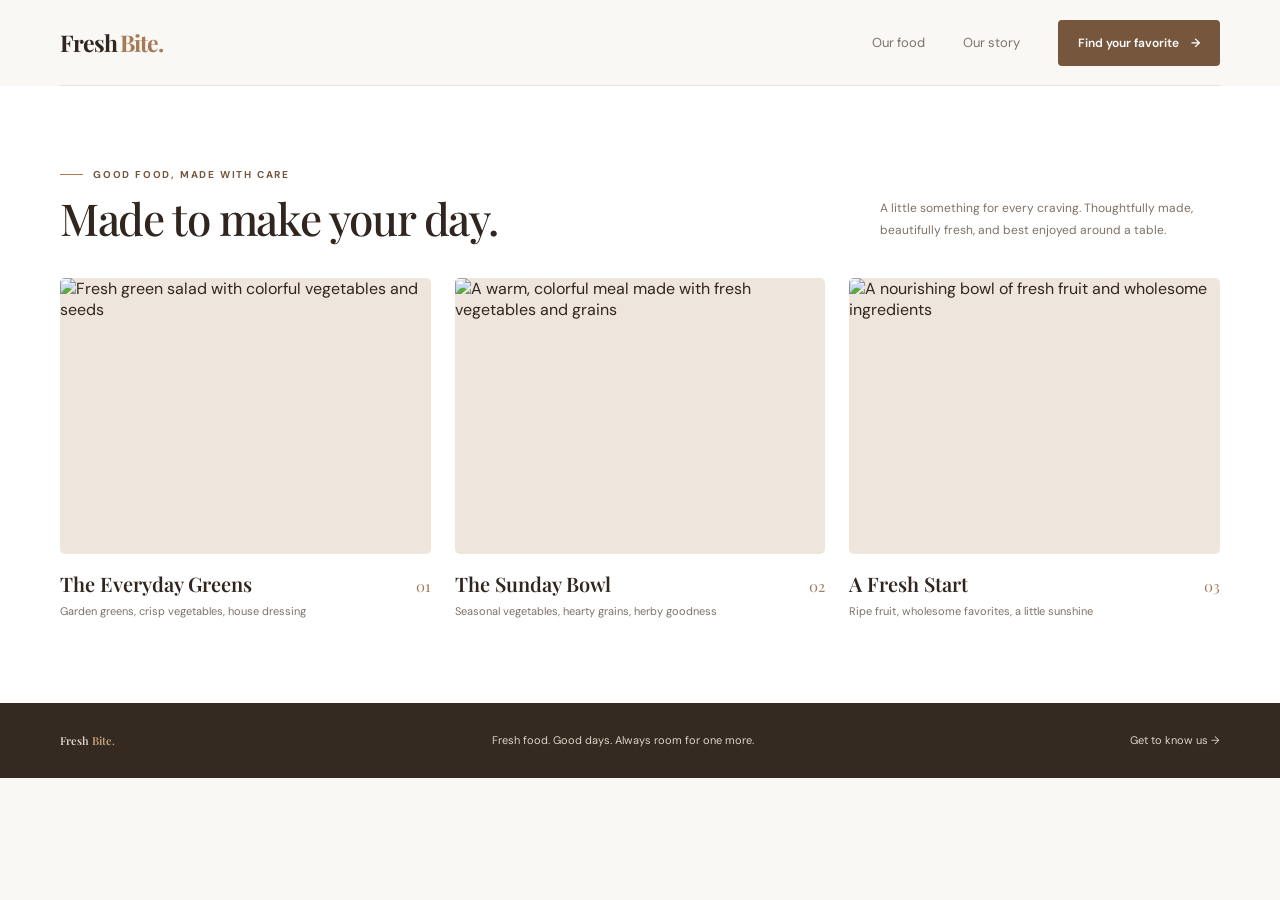
==== menu.html @ db3756a4 "first commit" ====
<!DOCTYPE html>
<html lang="en">
<head>
    <meta charset="UTF-8">
    <meta name="viewport" content="width=device-width, initial-scale=1.0">
    <meta name="theme-color" content="#faf8f4">
    <meta name="description" content="Explore Fresh Bite's feel-good food, made with fresh ingredients and care.">
    <title>Our Food — Fresh Bite</title>
    <link rel="preconnect" href="https://fonts.googleapis.com">
    <link rel="preconnect" href="https://fonts.gstatic.com" crossorigin>
    <link href="https://fonts.googleapis.com/css2?family=DM+Sans:wght@400;500;600;700&family=Playfair+Display:wght@500;600;700&display=swap" rel="stylesheet">
    <link rel="stylesheet" href="style.css">
    <script src="script.js" defer></script>
</head>
<body>
    <header class="site-header">
        <nav class="navigation shell" aria-label="Main navigation">
            <a class="brand" href="index.html" aria-label="Fresh Bite home">Fresh <span>Bite.</span></a>
            <div class="nav-links">
                <a href="menu.html" aria-current="page">Our food</a>
                <a href="story.html">Our story</a>
                <a class="nav-cta" href="menu.html">Find your favorite <span aria-hidden="true">→</span></a>
            </div>
        </nav>
    </header>

    <main>
        <section class="menu-section section" aria-labelledby="menu-title">
            <div class="shell">
                <div class="section-heading">
                    <div>
                        <p class="eyebrow">Good food, made with care</p>
                        <h1 id="menu-title">Made to make your day.</h1>
                    </div>
                    <p class="section-intro">A little something for every craving. Thoughtfully made, beautifully fresh, and best enjoyed around a table.</p>
                </div>
                <div class="dish-grid">
                    <article class="dish-card">
                        <div class="dish-image-wrap">
                            <img class="dish-image" src="https://images.unsplash.com/photo-1512621776951-a57141f2eefd?auto=format&amp;fit=crop&amp;w=800&amp;q=85" alt="Fresh green salad with colorful vegetables and seeds">
                        </div>
                        <div class="dish-details">
                            <div>
                                <h3>The Everyday Greens</h3>
                                <p>Garden greens, crisp vegetables, house dressing</p>
                            </div>
                            <span class="dish-number" aria-hidden="true">01</span>
                        </div>
                    </article>
                    <article class="dish-card">
                        <div class="dish-image-wrap">
                            <img class="dish-image" src="https://images.unsplash.com/photo-1476224203421-9ac39bcb3327?auto=format&amp;fit=crop&amp;w=800&amp;q=85" alt="A warm, colorful meal made with fresh vegetables and grains" loading="lazy">
                        </div>
                        <div class="dish-details">
                            <div>
                                <h3>The Sunday Bowl</h3>
                                <p>Seasonal vegetables, hearty grains, herby goodness</p>
                            </div>
                            <span class="dish-number" aria-hidden="true">02</span>
                        </div>
                    </article>
                    <article class="dish-card">
                        <div class="dish-image-wrap">
                            <img class="dish-image" src="https://images.unsplash.com/photo-1490645935967-10de6ba17061?auto=format&amp;fit=crop&amp;w=800&amp;q=85" alt="A nourishing bowl of fresh fruit and wholesome ingredients" loading="lazy">
                        </div>
                        <div class="dish-details">
                            <div>
                                <h3>A Fresh Start</h3>
                                <p>Ripe fruit, wholesome favorites, a little sunshine</p>
                            </div>
                            <span class="dish-number" aria-hidden="true">03</span>
                        </div>
                    </article>
                </div>
            </div>
        </section>
    </main>

    <footer class="site-footer">
        <div class="footer-content shell">
            <a class="footer-brand" href="index.html" aria-label="Fresh Bite home">Fresh <span>Bite.</span></a>
            <p>Fresh food. Good days. Always room for one more.</p>
            <a href="story.html">Get to know us <span aria-hidden="true">→</span></a>
        </div>
    </footer>
</body>
</html>
---- style.css ----
:root {
    color-scheme: light;
    --paper: #faf8f4;
    --white: #fff;
    --ink: #30261f;
    --muted: #7e7167;
    --brown: #a47b59;
    --brown-dark: #76563d;
    --sand: #eee6dc;
    --line: #e9e2d9;
    --serif: "Playfair Display", Georgia, serif;
    --sans: "DM Sans", Arial, sans-serif;
}

*,
*::before,
*::after {
    box-sizing: border-box;
}

html {
    scroll-behavior: smooth;
}

body {
    margin: 0;
    background: var(--paper);
    color: var(--ink);
    font-family: var(--sans);
    -webkit-font-smoothing: antialiased;
}

a {
    color: inherit;
    text-decoration: none;
}

img {
    display: block;
    width: 100%;
}

.shell {
    width: min(1160px, calc(100% - 64px));
    margin-inline: auto;
}

.site-header {
    position: relative;
    z-index: 1;
    background: var(--paper);
}

.navigation {
    display: flex;
    min-height: 86px;
    align-items: center;
    justify-content: space-between;
    border-bottom: 1px solid var(--line);
}

.brand {
    font-family: var(--serif);
    font-size: 23px;
    font-weight: 700;
    letter-spacing: -1.1px;
}

.brand span {
    color: var(--brown);
}

.nav-links {
    display: flex;
    align-items: center;
    gap: 38px;
    color: var(--muted);
    font-size: 13px;
}

.nav-links a:not(.nav-cta):hover {
    color: var(--brown-dark);
}

.nav-cta,
.button {
    display: inline-flex;
    min-height: 46px;
    align-items: center;
    justify-content: center;
    gap: 12px;
    padding: 0 20px;
    border-radius: 4px;
    background: var(--brown-dark);
    color: var(--white);
    font-size: 12px;
    font-weight: 600;
    transition: background 160ms ease, transform 160ms ease;
}

.nav-cta:hover,
.button:hover {
    transform: translateY(-2px);
    background: #60452f;
}

.hero {
    display: grid;
    min-height: 550px;
    grid-template-columns: 0.88fr 1.12fr;
    align-items: center;
    gap: 56px;
    padding-block: 66px 74px;
}

.eyebrow {
    display: flex;
    align-items: center;
    gap: 10px;
    margin: 0 0 20px;
    color: var(--brown-dark);
    font-size: 10px;
    font-weight: 700;
    letter-spacing: 1.8px;
    text-transform: uppercase;
}

.eyebrow::before {
    width: 23px;
    height: 1px;
    background: var(--brown);
    content: "";
}

h1,
h2,
h3,
p {
    margin-top: 0;
}

.hero h1 {
    max-width: 470px;
    margin-bottom: 20px;
    font-family: var(--serif);
    font-size: clamp(48px, 6vw, 72px);
    font-weight: 500;
    letter-spacing: -2.8px;
    line-height: 1.08;
}

.hero h1 em {
    color: var(--brown);
    font-weight: 500;
}

.hero-copy {
    max-width: 400px;
    margin-bottom: 28px;
    color: var(--muted);
    font-size: 14px;
    line-height: 1.85;
}

.hero-actions {
    display: flex;
    flex-wrap: wrap;
    align-items: center;
    gap: 22px;
}

.text-link {
    display: inline-flex;
    align-items: center;
    gap: 8px;
    color: var(--brown-dark);
    font-size: 12px;
    font-weight: 600;
}

.text-link span,
.button span {
    font-size: 16px;
    transition: transform 160ms ease;
}

.text-link:hover span,
.button:hover span {
    transform: translateX(3px);
}

.hero-visual {
    position: relative;
    min-height: 405px;
    padding: 12px 14px 12px 28px;
}

.hero-image {
    height: 405px;
    border-radius: 48% 48% 5px 5px;
    object-fit: cover;
}

.image-note {
    position: absolute;
    right: -8px;
    bottom: 35px;
    display: flex;
    width: 145px;
    height: 145px;
    flex-direction: column;
    align-items: center;
    justify-content: center;
    border: 8px solid var(--paper);
    border-radius: 50%;
    background: var(--sand);
    color: var(--brown-dark);
    text-align: center;
}

.image-note span {
    font-size: 9px;
    font-weight: 600;
    letter-spacing: 1.1px;
    text-transform: uppercase;
}

.image-note strong {
    margin: 5px 0;
    font-family: var(--serif);
    font-size: 24px;
    font-weight: 600;
    line-height: 1.05;
}

.section {
    padding-block: 82px;
}

.menu-section {
    background: var(--white);
}

.section-heading {
    display: flex;
    align-items: end;
    justify-content: space-between;
    gap: 24px;
    margin-bottom: 34px;
}

.section-heading .eyebrow {
    margin-bottom: 12px;
}

.section-heading h1,
.section-heading h2,
.story h1,
.story h2 {
    margin-bottom: 0;
    font-family: var(--serif);
    font-size: clamp(34px, 4vw, 44px);
    font-weight: 500;
    letter-spacing: -1.4px;
    line-height: 1.15;
}

.section-intro {
    max-width: 340px;
    margin-bottom: 2px;
    color: var(--muted);
    font-size: 12px;
    line-height: 1.8;
}

.dish-grid {
    display: grid;
    grid-template-columns: repeat(3, minmax(0, 1fr));
    gap: 24px;
}

.dish-image-wrap {
    overflow: hidden;
    border-radius: 5px;
    background: var(--sand);
}

.dish-image {
    aspect-ratio: 1.34;
    object-fit: cover;
    transition: transform 250ms ease;
}

.dish-card:hover .dish-image {
    transform: scale(1.035);
}

.dish-details {
    display: flex;
    align-items: baseline;
    justify-content: space-between;
    gap: 12px;
    padding-top: 16px;
}

.dish-details h3 {
    margin-bottom: 6px;
    font-family: var(--serif);
    font-size: 20px;
    font-weight: 600;
}

.dish-details p {
    margin-bottom: 0;
    color: var(--muted);
    font-size: 11px;
    line-height: 1.6;
}

.dish-number {
    color: var(--brown);
    font-family: var(--serif);
    font-size: 15px;
}

.story {
    display: grid;
    grid-template-columns: 1fr 1fr;
    align-items: center;
    gap: 80px;
}

.story-image {
    height: 365px;
    border-radius: 5px;
    object-fit: scale-down;
}

.story-copy > p:not(.eyebrow) {
    max-width: 410px;
    margin: 18px 0 24px;
    color: var(--muted);
    font-size: 13px;
    line-height: 1.9;
}

.story .button {
    background: transparent;
    color: var(--brown-dark);
    outline: 1px solid var(--brown);
    outline-offset: -1px;
}

.story .button:hover {
    background: var(--sand);
}

.site-footer {
    background: #352a22;
    color: #fbf8f3;
}

.footer-content {
    display: flex;
    align-items: center;
    justify-content: space-between;
    gap: 24px;
    padding-block: 30px;
}

.footer-brand {
    font-family: var(--serif);
    font-size: 19px;
    font-weight: 600;
}

.footer-brand span {
    color: #c7a37f;
}

.footer-content p,
.footer-content a {
    margin-bottom: 0;
    color: #ded4ca;
    font-size: 11px;
}

.footer-content a:hover {
    color: var(--white);
}

:focus-visible {
    border-radius: 3px;
    outline: 2px solid var(--brown);
    outline-offset: 4px;
}

@media (max-width: 760px) {
    .shell {
        width: min(100% - 40px, 560px);
    }

    .navigation {
        min-height: 72px;
    }

    .nav-links {
        gap: 18px;
    }

    .nav-links > a:not(.nav-cta) {
        display: none;
    }

    .hero {
        min-height: auto;
        grid-template-columns: 1fr;
        gap: 28px;
        padding-block: 58px 48px;
    }

    .hero h1 {
        max-width: 500px;
        font-size: clamp(48px, 11vw, 66px);
    }

    .hero-visual {
        min-height: auto;
        padding: 0 12px 12px 0;
    }

    .hero-image {
        height: min(78vw, 390px);
    }

    .image-note {
        right: -5px;
        bottom: 15px;
        width: 122px;
        height: 122px;
        border-width: 6px;
    }

    .image-note strong {
        font-size: 21px;
    }

    .section {
        padding-block: 60px;
    }

    .section-heading {
        align-items: start;
        flex-direction: column;
        gap: 12px;
    }

    .dish-grid {
        grid-template-columns: 1fr;
        gap: 28px;
    }

    .dish-image {
        aspect-ratio: 1.55;
    }

    .story {
        grid-template-columns: 1fr;
        gap: 30px;
    }

    .story-image {
        height: min(72vw, 350px);
    }

    .footer-content {
        align-items: start;
        flex-direction: column;
        gap: 12px;
    }
}

@media (prefers-reduced-motion: reduce) {
    *,
    *::before,
    *::after {
        scroll-behavior: auto !important;
        transition-duration: 0.01ms !important;
    }
}
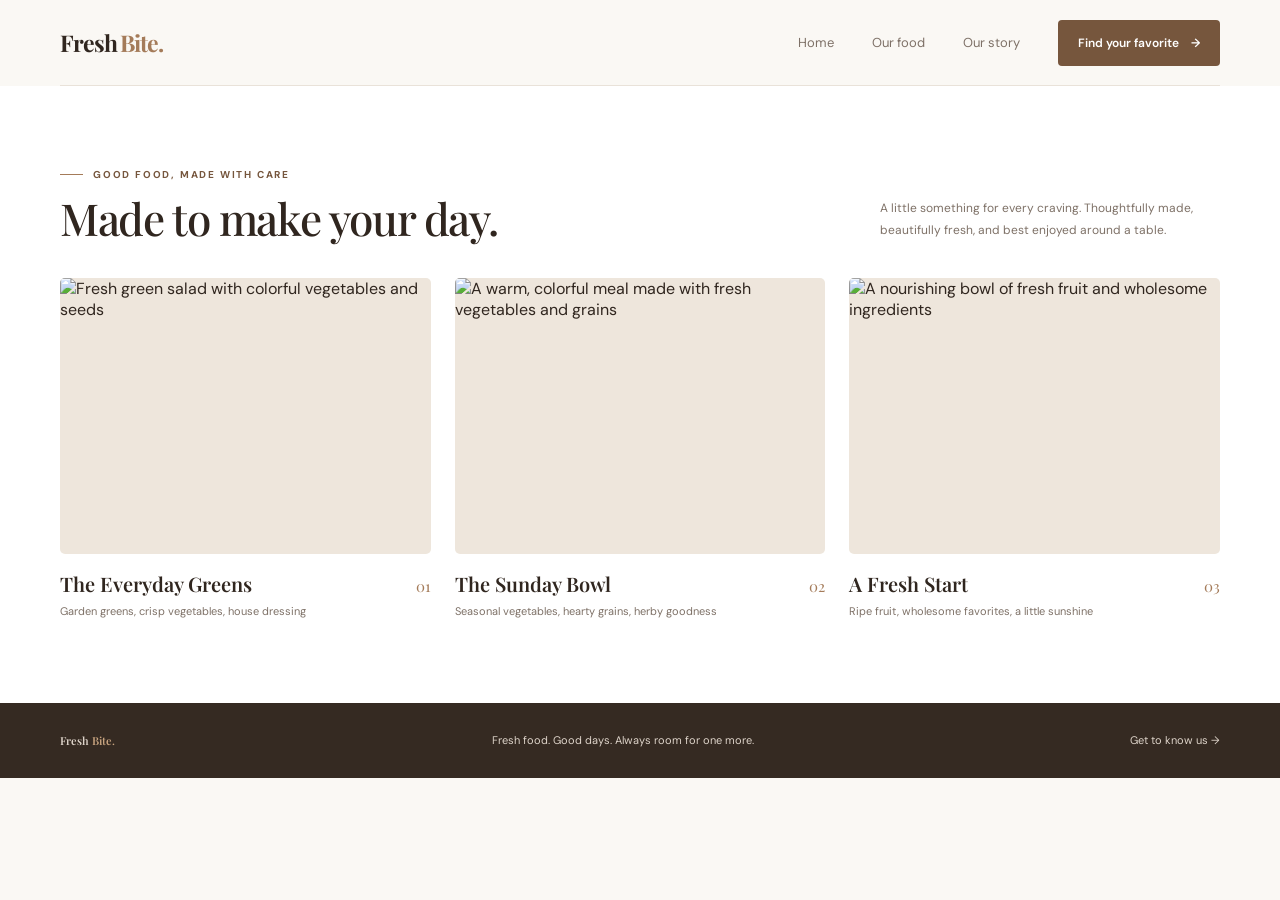
==== commit 55327603: "added a redirect to home" ====
--- a/menu.html
+++ b/menu.html
@@ -17,6 +17,7 @@
         <nav class="navigation shell" aria-label="Main navigation">
             <a class="brand" href="index.html" aria-label="Fresh Bite home">Fresh <span>Bite.</span></a>
             <div class="nav-links">
+                <a href="index.html">Home</a>
                 <a href="menu.html" aria-current="page">Our food</a>
                 <a href="story.html">Our story</a>
                 <a class="nav-cta" href="menu.html">Find your favorite <span aria-hidden="true">→</span></a>
--- a/style.css
+++ b/style.css
@@ -46,8 +46,9 @@
 }
 
 .site-header {
-    position: relative;
-    z-index: 1;
+    position: sticky;
+    top: 0;
+    z-index: 10;
     background: var(--paper);
 }
 
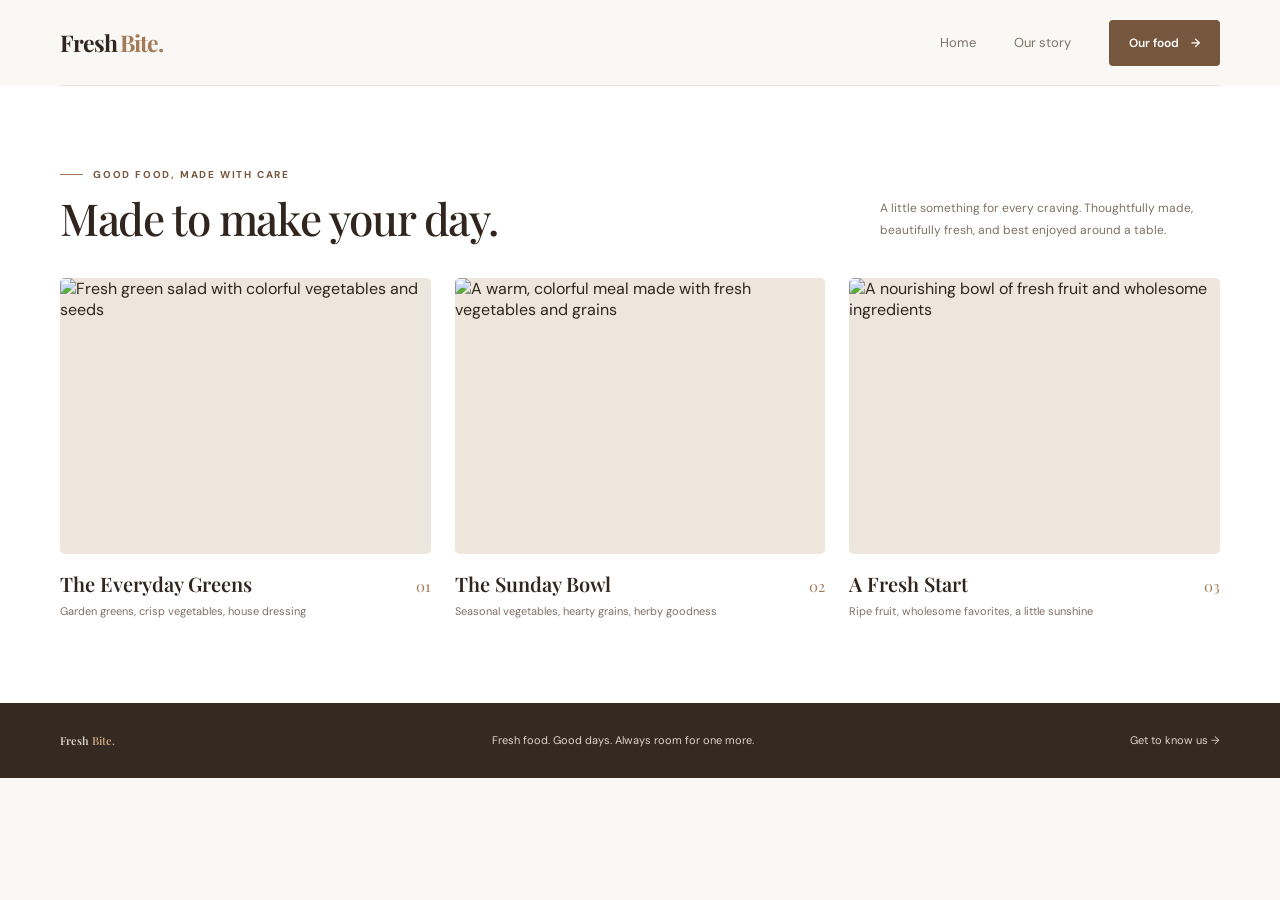
==== commit 613669d6: "moved the location of our food section" ====
--- a/menu.html
+++ b/menu.html
@@ -18,9 +18,8 @@
             <a class="brand" href="index.html" aria-label="Fresh Bite home">Fresh <span>Bite.</span></a>
             <div class="nav-links">
                 <a href="index.html">Home</a>
-                <a href="menu.html" aria-current="page">Our food</a>
                 <a href="story.html">Our story</a>
-                <a class="nav-cta" href="menu.html">Find your favorite <span aria-hidden="true">→</span></a>
+                <a class="nav-cta" href="menu.html">Our food <span aria-hidden="true">→</span></a>
             </div>
         </nav>
     </header>
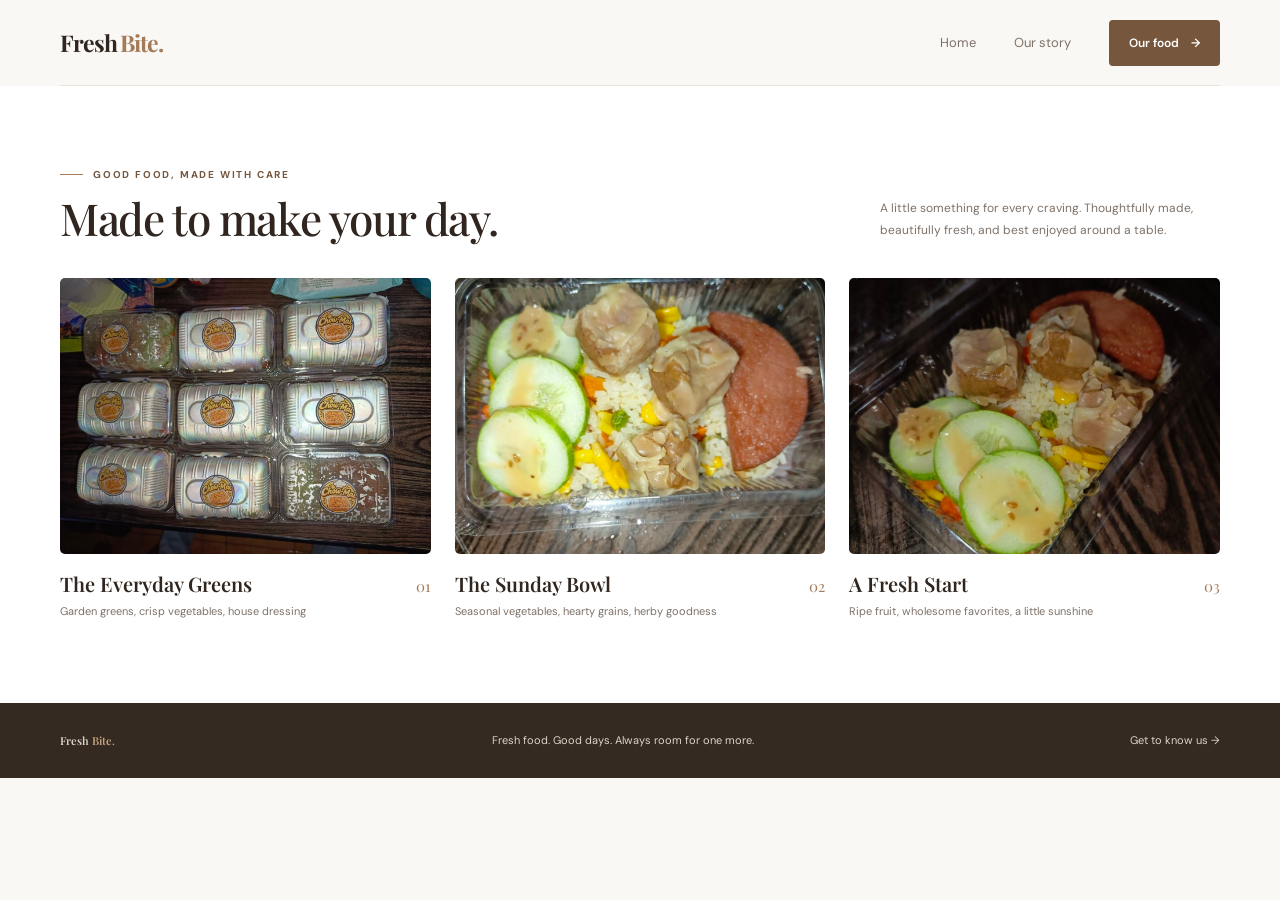
==== commit ad679260: "fixed the images in menu section" ====
--- a/menu.html
+++ b/menu.html
@@ -37,7 +37,7 @@
                 <div class="dish-grid">
                     <article class="dish-card">
                         <div class="dish-image-wrap">
-                            <img class="dish-image" src="https://images.unsplash.com/photo-1512621776951-a57141f2eefd?auto=format&amp;fit=crop&amp;w=800&amp;q=85" alt="Fresh green salad with colorful vegetables and seeds">
+                            <img class="dish-image" src="./images/2nd.jpg" alt="Fresh green salad with colorful vegetables and seeds">
                         </div>
                         <div class="dish-details">
                             <div>
@@ -49,7 +49,7 @@
                     </article>
                     <article class="dish-card">
                         <div class="dish-image-wrap">
-                            <img class="dish-image" src="https://images.unsplash.com/photo-1476224203421-9ac39bcb3327?auto=format&amp;fit=crop&amp;w=800&amp;q=85" alt="A warm, colorful meal made with fresh vegetables and grains" loading="lazy">
+                            <img class="dish-image" src="./images/3.jpg" alt="A warm, colorful meal made with fresh vegetables and grains" loading="lazy">
                         </div>
                         <div class="dish-details">
                             <div>
@@ -61,7 +61,7 @@
                     </article>
                     <article class="dish-card">
                         <div class="dish-image-wrap">
-                            <img class="dish-image" src="https://images.unsplash.com/photo-1490645935967-10de6ba17061?auto=format&amp;fit=crop&amp;w=800&amp;q=85" alt="A nourishing bowl of fresh fruit and wholesome ingredients" loading="lazy">
+                            <img class="dish-image" src="./images/4.jpg" alt="A nourishing bowl of fresh fruit and wholesome ingredients" loading="lazy">
                         </div>
                         <div class="dish-details">
                             <div>
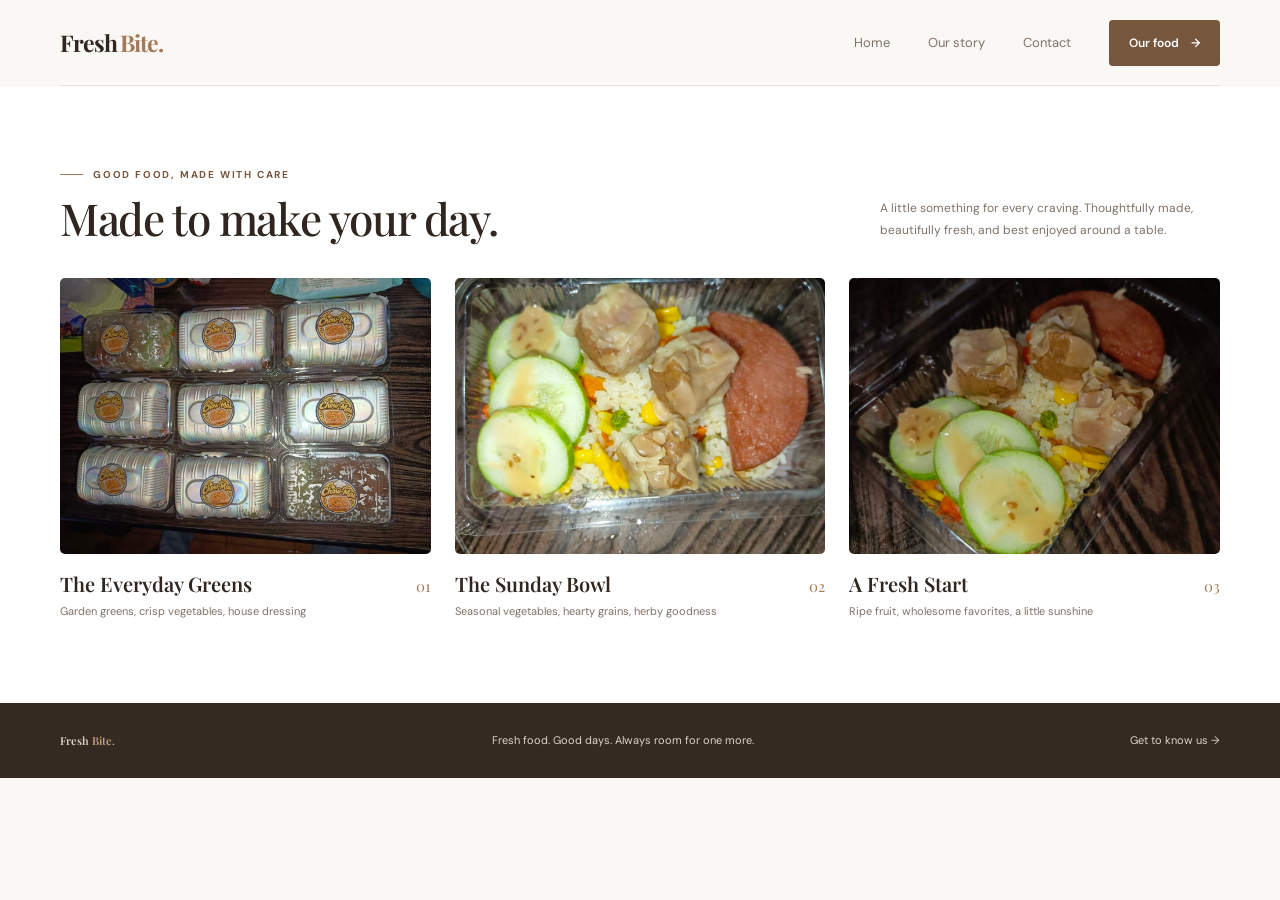
==== commit 35b3db0c: "added a contact page" ====
--- a/menu.html
+++ b/menu.html
@@ -19,6 +19,7 @@
             <div class="nav-links">
                 <a href="index.html">Home</a>
                 <a href="story.html">Our story</a>
+                <a class="nav-contact" href="contact.html">Contact</a>
                 <a class="nav-cta" href="menu.html">Our food <span aria-hidden="true">→</span></a>
             </div>
         </nav>
--- a/style.css
+++ b/style.css
@@ -83,6 +83,11 @@
     color: var(--brown-dark);
 }
 
+.nav-contact[aria-current="page"] {
+    color: var(--brown-dark);
+    font-weight: 600;
+}
+
 .nav-cta,
 .button {
     display: inline-flex;
@@ -356,6 +361,79 @@
     background: var(--sand);
 }
 
+.contact-section {
+    display: grid;
+    min-height: 560px;
+    grid-template-columns: 1fr 0.82fr;
+    align-items: center;
+    gap: 80px;
+}
+
+.contact-intro h1 {
+    max-width: 540px;
+    margin-bottom: 18px;
+    font-family: var(--serif);
+    font-size: clamp(42px, 5.5vw, 66px);
+    font-weight: 500;
+    letter-spacing: -2px;
+    line-height: 1.1;
+}
+
+.contact-intro h1 em {
+    color: var(--brown);
+    font-weight: 500;
+}
+
+.contact-intro > p:not(.eyebrow) {
+    max-width: 440px;
+    margin-bottom: 0;
+    color: var(--muted);
+    font-size: 14px;
+    line-height: 1.9;
+}
+
+.contact-card {
+    position: relative;
+    overflow: hidden;
+    padding: 48px 40px;
+    border: 1px solid var(--line);
+    border-radius: 5px;
+    background: var(--white);
+}
+
+.contact-mark {
+    display: grid;
+    width: 44px;
+    height: 44px;
+    margin-bottom: 34px;
+    place-items: center;
+    border-radius: 50%;
+    background: var(--sand);
+    color: var(--brown-dark);
+    font-family: var(--serif);
+    font-size: 27px;
+    font-weight: 700;
+}
+
+.contact-card .eyebrow {
+    margin-bottom: 12px;
+}
+
+.contact-card h2 {
+    margin-bottom: 12px;
+    font-family: var(--serif);
+    font-size: 30px;
+    font-weight: 500;
+    letter-spacing: -0.8px;
+}
+
+.contact-card > p:not(.eyebrow) {
+    margin-bottom: 24px;
+    color: var(--muted);
+    font-size: 13px;
+    line-height: 1.8;
+}
+
 .site-footer {
     background: #352a22;
     color: #fbf8f3;
@@ -409,7 +487,7 @@
         gap: 18px;
     }
 
-    .nav-links > a:not(.nav-cta) {
+    .nav-links > a:not(.nav-cta):not(.nav-contact) {
         display: none;
     }
 
@@ -470,6 +548,17 @@
         gap: 30px;
     }
 
+    .contact-section {
+        min-height: auto;
+        grid-template-columns: 1fr;
+        gap: 30px;
+        padding-block: 60px;
+    }
+
+    .contact-card {
+        padding: 36px 28px;
+    }
+
     .story-image {
         height: min(72vw, 350px);
     }
